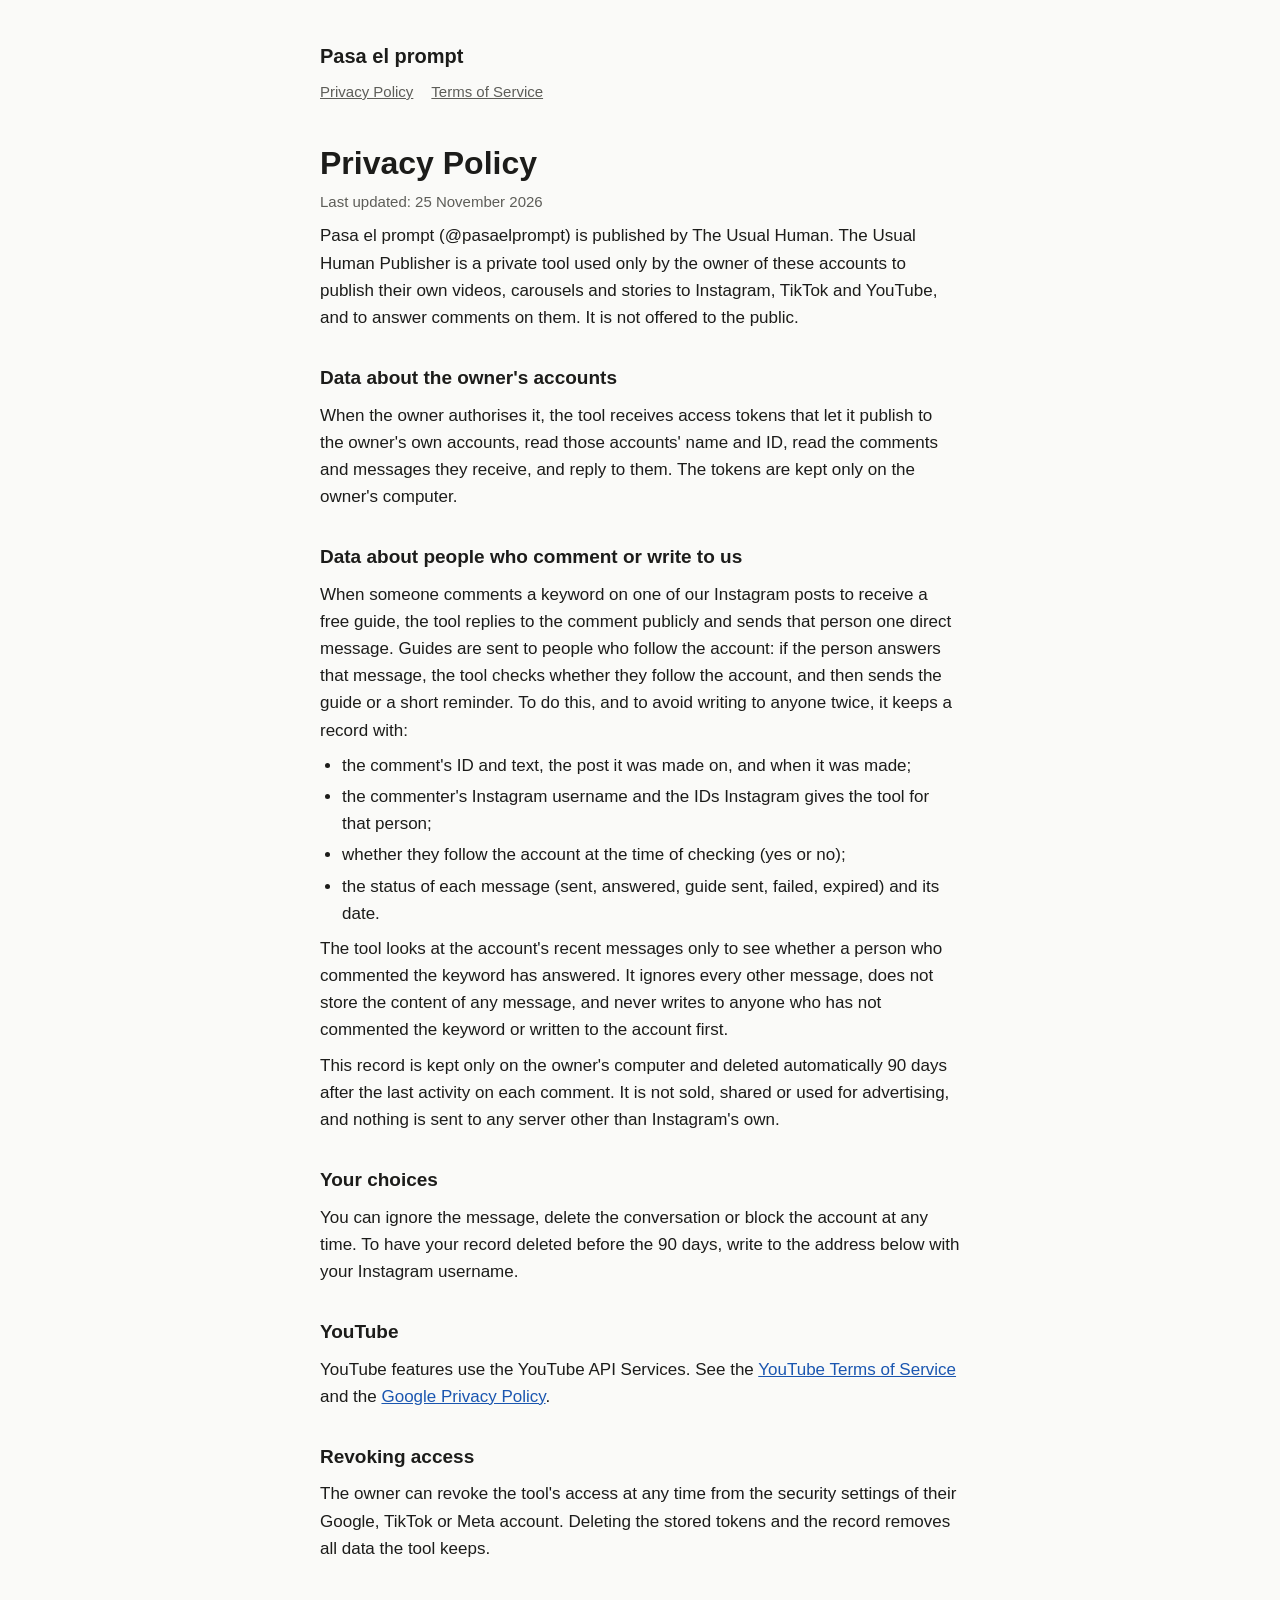
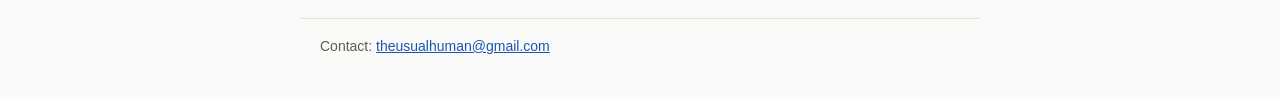
==== privacy-policy/index.html @ 2a8b5eec "Publish the Pasa el prompt site: home page and the CLIPS guide" ====
<!doctype html>
<html lang="en">
<head>
  <meta charset="utf-8">
  <meta name="viewport" content="width=device-width, initial-scale=1">
  <title>Privacy Policy · Pasa el prompt</title>
  <link rel="stylesheet" href="/style.css">
</head>
<body>
  <header>
    <a class="brand" href="/">Pasa el prompt</a>
    <nav><a href="/privacy-policy/">Privacy Policy</a><a href="/terms-of-service/">Terms of Service</a></nav>
  </header>
  <main>
    <h1>Privacy Policy</h1>
    <p class="updated">Last updated: 25 November 2026</p>
    <p>Pasa el prompt (@pasaelprompt) is published by The Usual Human. The Usual Human Publisher is a private tool used only by the owner of these accounts to publish their own videos, carousels and stories to Instagram, TikTok and YouTube, and to answer comments on them. It is not offered to the public.</p>

    <h2>Data about the owner's accounts</h2>
    <p>When the owner authorises it, the tool receives access tokens that let it publish to the owner's own accounts, read those accounts' name and ID, read the comments and messages they receive, and reply to them. The tokens are kept only on the owner's computer.</p>

    <h2>Data about people who comment or write to us</h2>
    <p>When someone comments a keyword on one of our Instagram posts to receive a free guide, the tool replies to the comment publicly and sends that person one direct message. Guides are sent to people who follow the account: if the person answers that message, the tool checks whether they follow the account, and then sends the guide or a short reminder. To do this, and to avoid writing to anyone twice, it keeps a record with:</p>
    <ul>
      <li>the comment's ID and text, the post it was made on, and when it was made;</li>
      <li>the commenter's Instagram username and the IDs Instagram gives the tool for that person;</li>
      <li>whether they follow the account at the time of checking (yes or no);</li>
      <li>the status of each message (sent, answered, guide sent, failed, expired) and its date.</li>
    </ul>
    <p>The tool looks at the account's recent messages only to see whether a person who commented the keyword has answered. It ignores every other message, does not store the content of any message, and never writes to anyone who has not commented the keyword or written to the account first.</p>
    <p>This record is kept only on the owner's computer and deleted automatically 90 days after the last activity on each comment. It is not sold, shared or used for advertising, and nothing is sent to any server other than Instagram's own.</p>

    <h2>Your choices</h2>
    <p>You can ignore the message, delete the conversation or block the account at any time. To have your record deleted before the 90 days, write to the address below with your Instagram username.</p>

    <h2>YouTube</h2>
    <p>YouTube features use the YouTube API Services. See the <a href="https://www.youtube.com/t/terms">YouTube Terms of Service</a> and the <a href="https://policies.google.com/privacy">Google Privacy Policy</a>.</p>

    <h2>Revoking access</h2>
    <p>The owner can revoke the tool's access at any time from the security settings of their Google, TikTok or Meta account. Deleting the stored tokens and the record removes all data the tool keeps.</p>
  </main>
  <footer>Contact: <a href="mailto:theusualhuman@gmail.com">theusualhuman@gmail.com</a></footer>
</body>
</html>
---- style.css ----
:root {
  --bg: #fafaf8;
  --fg: #1c1c1a;
  --muted: #5d5d58;
  --rule: #e2e1dc;
  --link: #1a56b0;
}
@media (prefers-color-scheme: dark) {
  :root {
    --bg: #161615;
    --fg: #ecebe6;
    --muted: #a3a29c;
    --rule: #33332f;
    --link: #8ab4f8;
  }
}
* { box-sizing: border-box; }
body {
  margin: 0;
  background: var(--bg);
  color: var(--fg);
  font: 17px/1.6 -apple-system, BlinkMacSystemFont, "Segoe UI", Roboto, Helvetica, Arial, sans-serif;
}
main, header, footer { max-width: 680px; margin: 0 auto; padding: 0 20px; }
header { padding-top: 40px; }
header a.brand { color: var(--fg); font-weight: 700; text-decoration: none; font-size: 20px; }
nav { margin-top: 8px; display: flex; gap: 18px; flex-wrap: wrap; font-size: 15px; }
nav a { color: var(--muted); }
h1 { font-size: 32px; line-height: 1.2; margin: 40px 0 8px; }
h2 { font-size: 19px; margin: 32px 0 4px; }
p { margin: 8px 0; }
.updated { color: var(--muted); font-size: 15px; }
a { color: var(--link); }
footer { margin-top: 56px; padding-top: 16px; padding-bottom: 40px; border-top: 1px solid var(--rule); color: var(--muted); font-size: 14px; }
ul { margin: 8px 0; padding-left: 22px; }
li { margin: 4px 0; }
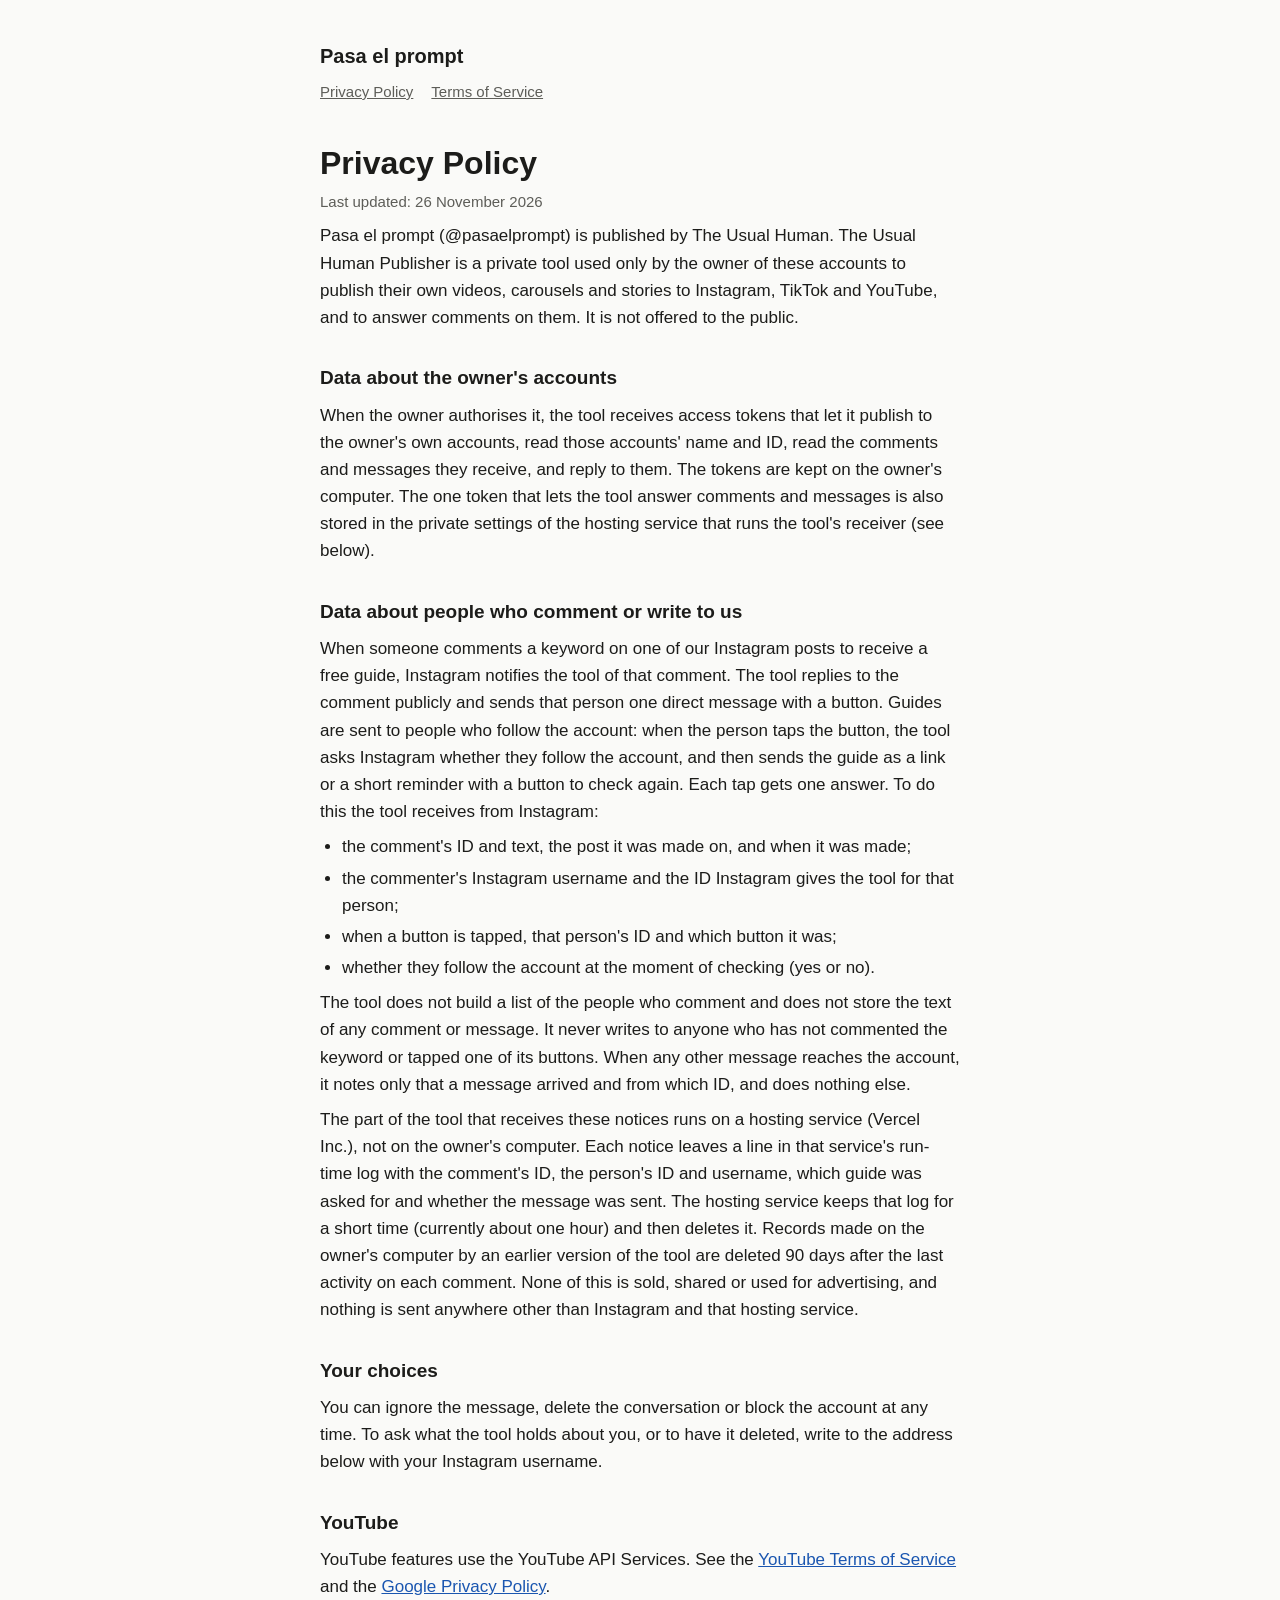
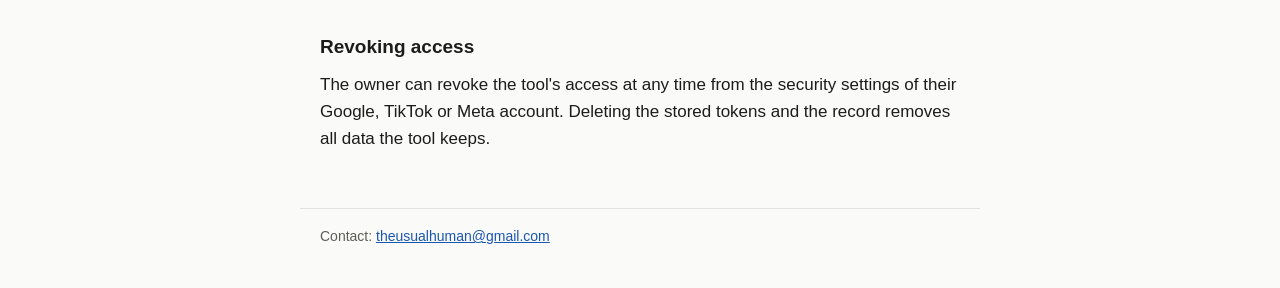
==== commit 50b91b19: "Home page no longer links to the guides: they go by message to followers Cards show a lock and send " ====
--- a/privacy-policy/index.html
+++ b/privacy-policy/index.html
@@ -13,25 +13,25 @@
   </header>
   <main>
     <h1>Privacy Policy</h1>
-    <p class="updated">Last updated: 25 November 2026</p>
+    <p class="updated">Last updated: 26 November 2026</p>
     <p>Pasa el prompt (@pasaelprompt) is published by The Usual Human. The Usual Human Publisher is a private tool used only by the owner of these accounts to publish their own videos, carousels and stories to Instagram, TikTok and YouTube, and to answer comments on them. It is not offered to the public.</p>
 
     <h2>Data about the owner's accounts</h2>
-    <p>When the owner authorises it, the tool receives access tokens that let it publish to the owner's own accounts, read those accounts' name and ID, read the comments and messages they receive, and reply to them. The tokens are kept only on the owner's computer.</p>
+    <p>When the owner authorises it, the tool receives access tokens that let it publish to the owner's own accounts, read those accounts' name and ID, read the comments and messages they receive, and reply to them. The tokens are kept on the owner's computer. The one token that lets the tool answer comments and messages is also stored in the private settings of the hosting service that runs the tool's receiver (see below).</p>
 
     <h2>Data about people who comment or write to us</h2>
-    <p>When someone comments a keyword on one of our Instagram posts to receive a free guide, the tool replies to the comment publicly and sends that person one direct message. Guides are sent to people who follow the account: if the person answers that message, the tool checks whether they follow the account, and then sends the guide or a short reminder. To do this, and to avoid writing to anyone twice, it keeps a record with:</p>
+    <p>When someone comments a keyword on one of our Instagram posts to receive a free guide, Instagram notifies the tool of that comment. The tool replies to the comment publicly and sends that person one direct message with a button. Guides are sent to people who follow the account: when the person taps the button, the tool asks Instagram whether they follow the account, and then sends the guide as a link or a short reminder with a button to check again. Each tap gets one answer. To do this the tool receives from Instagram:</p>
     <ul>
       <li>the comment's ID and text, the post it was made on, and when it was made;</li>
-      <li>the commenter's Instagram username and the IDs Instagram gives the tool for that person;</li>
-      <li>whether they follow the account at the time of checking (yes or no);</li>
-      <li>the status of each message (sent, answered, guide sent, failed, expired) and its date.</li>
+      <li>the commenter's Instagram username and the ID Instagram gives the tool for that person;</li>
+      <li>when a button is tapped, that person's ID and which button it was;</li>
+      <li>whether they follow the account at the moment of checking (yes or no).</li>
     </ul>
-    <p>The tool looks at the account's recent messages only to see whether a person who commented the keyword has answered. It ignores every other message, does not store the content of any message, and never writes to anyone who has not commented the keyword or written to the account first.</p>
-    <p>This record is kept only on the owner's computer and deleted automatically 90 days after the last activity on each comment. It is not sold, shared or used for advertising, and nothing is sent to any server other than Instagram's own.</p>
+    <p>The tool does not build a list of the people who comment and does not store the text of any comment or message. It never writes to anyone who has not commented the keyword or tapped one of its buttons. When any other message reaches the account, it notes only that a message arrived and from which ID, and does nothing else.</p>
+    <p>The part of the tool that receives these notices runs on a hosting service (Vercel Inc.), not on the owner's computer. Each notice leaves a line in that service's run-time log with the comment's ID, the person's ID and username, which guide was asked for and whether the message was sent. The hosting service keeps that log for a short time (currently about one hour) and then deletes it. Records made on the owner's computer by an earlier version of the tool are deleted 90 days after the last activity on each comment. None of this is sold, shared or used for advertising, and nothing is sent anywhere other than Instagram and that hosting service.</p>
 
     <h2>Your choices</h2>
-    <p>You can ignore the message, delete the conversation or block the account at any time. To have your record deleted before the 90 days, write to the address below with your Instagram username.</p>
+    <p>You can ignore the message, delete the conversation or block the account at any time. To ask what the tool holds about you, or to have it deleted, write to the address below with your Instagram username.</p>
 
     <h2>YouTube</h2>
     <p>YouTube features use the YouTube API Services. See the <a href="https://www.youtube.com/t/terms">YouTube Terms of Service</a> and the <a href="https://policies.google.com/privacy">Google Privacy Policy</a>.</p>
